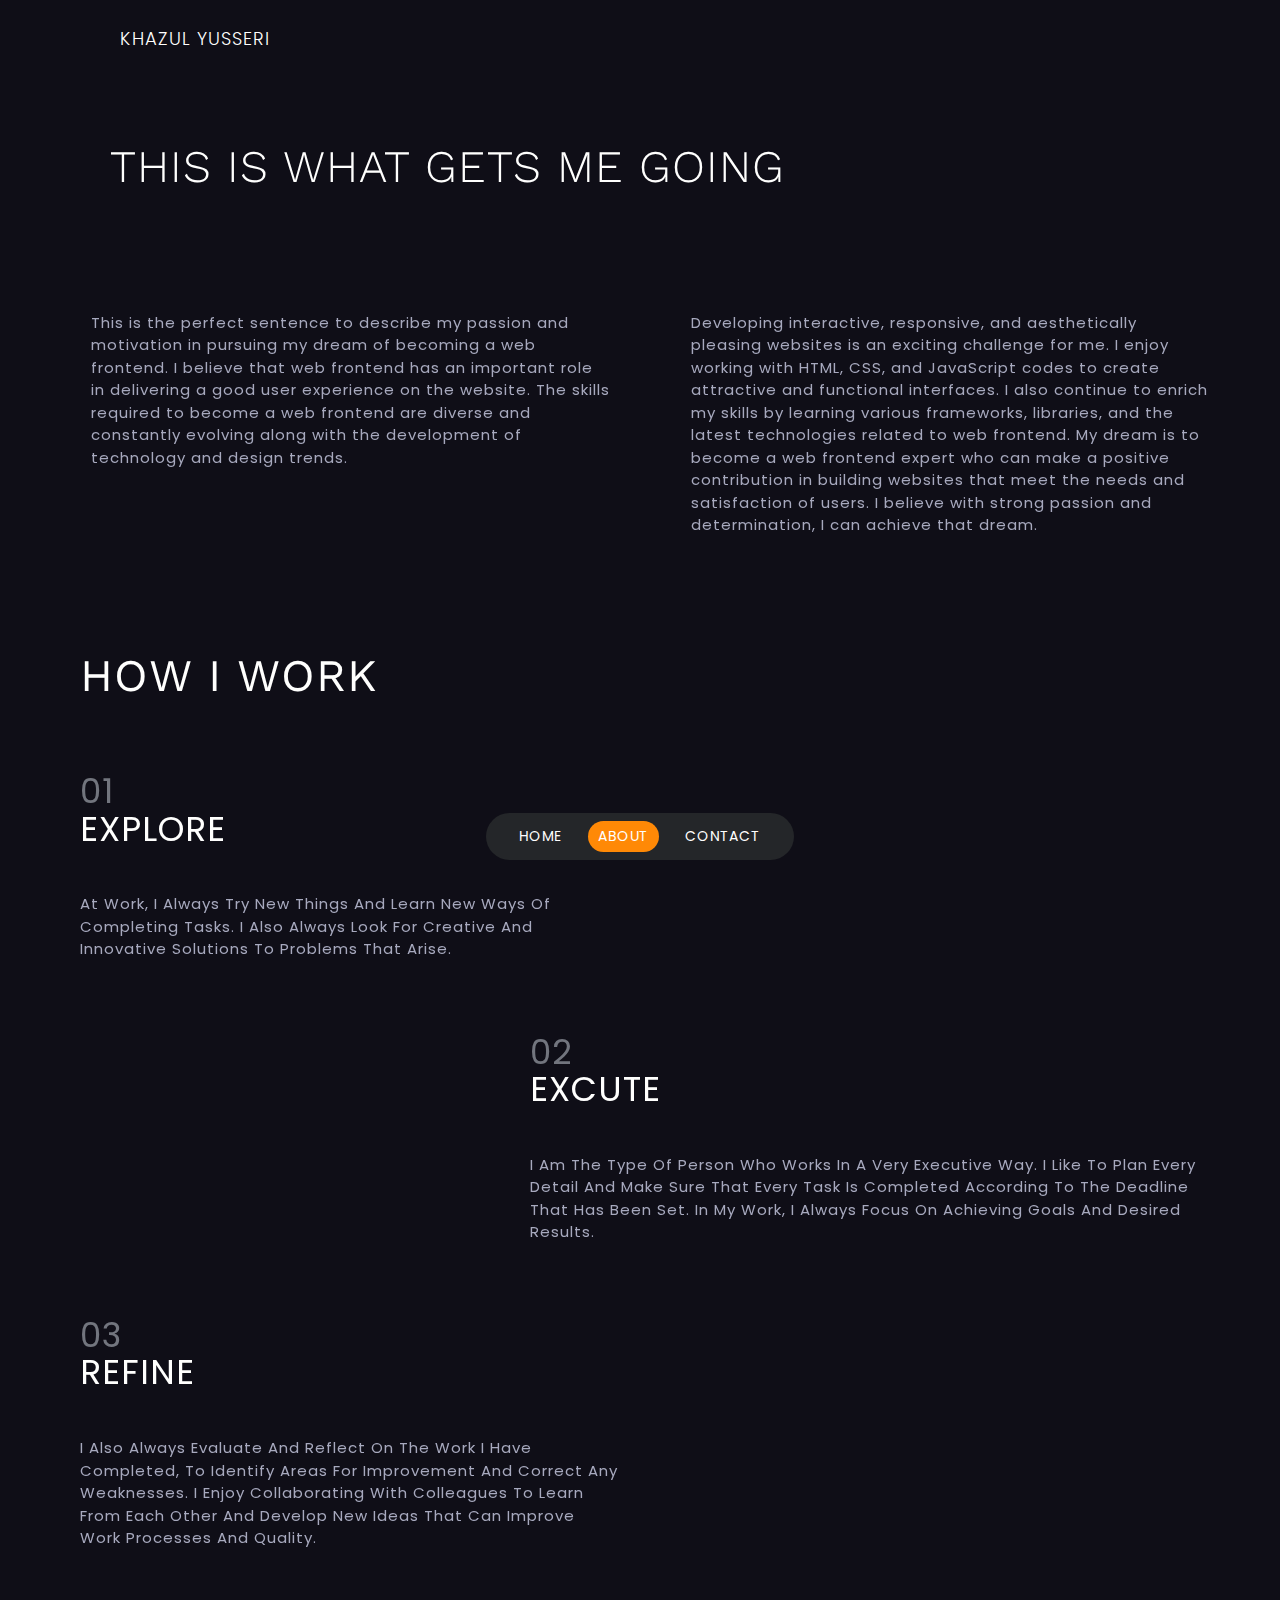
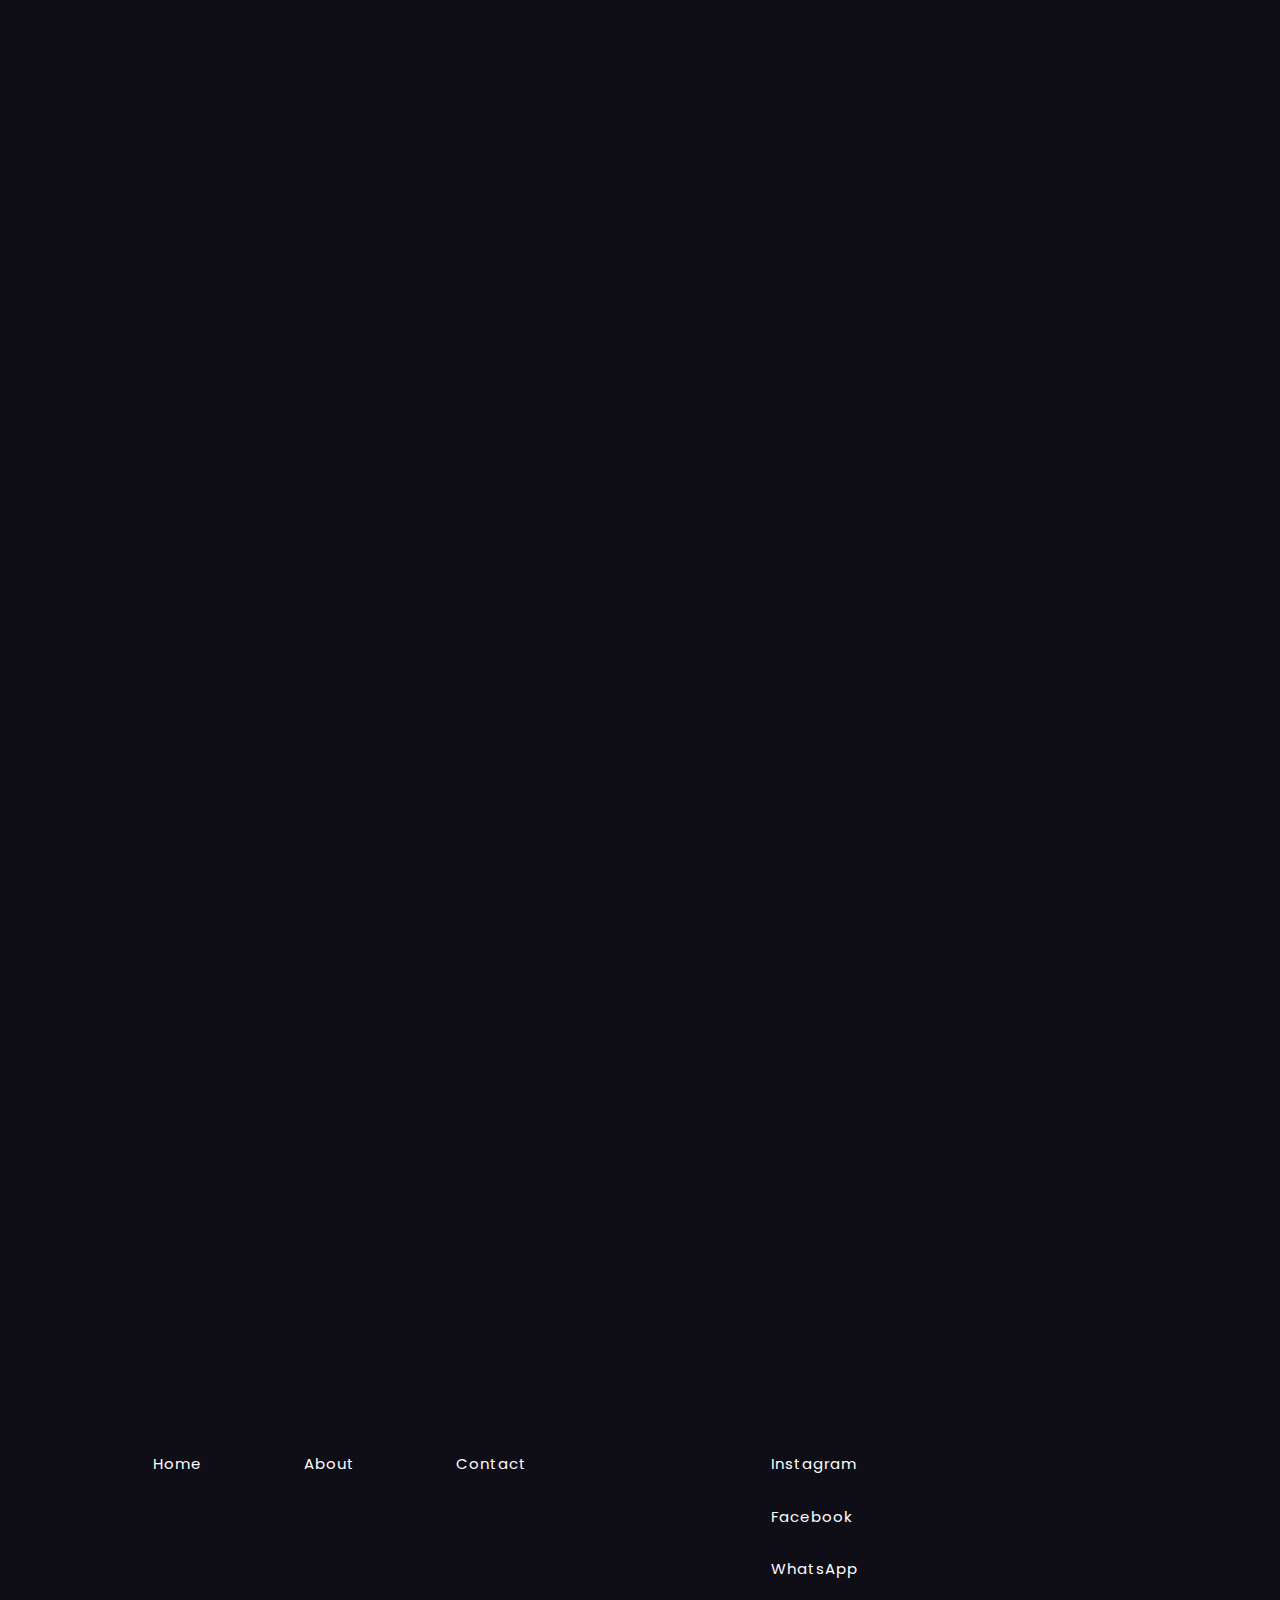
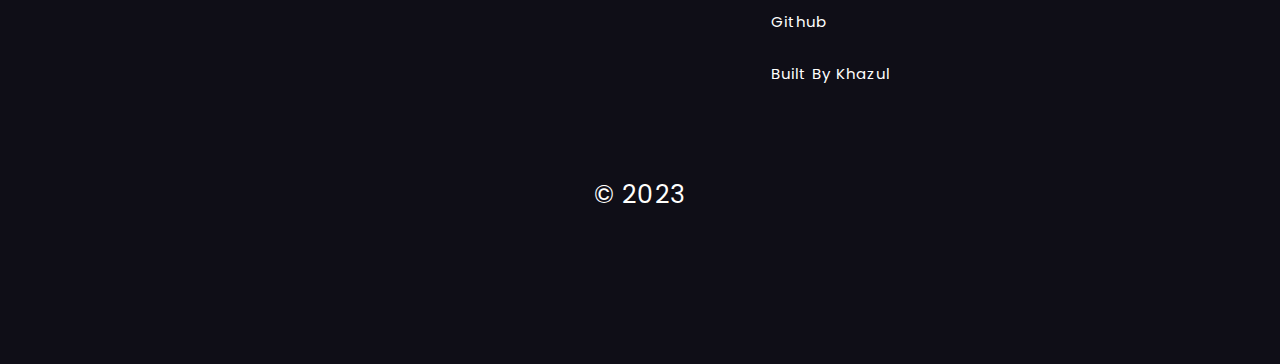
==== about.html @ 6fe3be16 "first commit" ====
<!DOCTYPE html>
<html lang="en">
<head>
  <meta charset="UTF-8">
  <meta name="viewport" content="width=device-width, initial-scale=1.0">
  <meta http-equiv="X-UA-Compatible" content="ie=edge">
  <link rel="stylesheet" href="css/style.about.css">
  <link href="https://fonts.googleapis.com/icon?family=Material+Icons" rel="stylesheet">
  <!--Import materialize.css-->
  <link type="text/css" rel="stylesheet" href="css/materialize.min.css"  media="screen,projection"/>
  <!-- Materialize Icons -->
  <link href="https://fonts.googleapis.com/icon?family=Material+Icons" rel="stylesheet">
  <!-- AOS -->
  <link rel="stylesheet" href="https://unpkg.com/aos@next/dist/aos.css" />
  <title>About Me</title>
</head>
<body>
  
  
  <!-- Navigation -->
  <div class="container">
    <div class="nav" id="nav">
      <ul>
        <li><a href="index.html" class="link home">home</a></li>
        <li><a href="about.html" class="link about actived">about</a></li>
        <li><a href="contact.html" class="link contact">contact</a></li>
      </ul>
    </div>
  </div>
  
  
  <!-- Header -->
  <header>
    <a href="index.html" class="light left"><h3 class="light left">khazul yusseri</h3></a>
  </header>
  
  
  <!-- Section Hero -->
  <section class="hero" id="hero" data-aos="fade-up">
    <h1 class="light">&nbsp;&nbsp;this is what gets me going</h1>
  </section>
  
  
  <!-- Section Paragraph -->
  <section class="hero-text" id="hero-text" data-aos="fade-up">
    <div class="row">
      <div class="col m6 s12">
        <p>This is the perfect sentence to describe my passion and motivation in pursuing my dream of becoming a web frontend. I believe that web frontend has an important role in delivering a good user experience on the website. The skills required to become a web frontend are diverse and constantly evolving along with the development of technology and design trends.</p>
      </div>
      <div class="col m6 s12">
        <p>Developing interactive, responsive, and aesthetically pleasing websites is an exciting challenge for me. I enjoy working with HTML, CSS, and JavaScript codes to create attractive and functional interfaces. I also continue to enrich my skills by learning various frameworks, libraries, and the latest technologies related to web frontend. My dream is to become a web frontend expert who can make a positive contribution in building websites that meet the needs and satisfaction of users. I believe with strong passion and determination, I can achieve that dream.</p>
      </div>
    </div>
  </section>
  
  
  <!-- Section I Work -->
  <section class="work" id="work" data-aos="fade-up">
    <h3 class="light">how i work</h3>
    <div class="explore">
      <h4>01<span><br>explore</span></h4>
      <p>At work, I always try new things and learn new ways of completing tasks. I also always look for creative and innovative solutions to problems that arise.</p>
    </div>
    <div class="excute">
      <h4>02<span><br>excute</span></h4>
      <p>I am the type of person who works in a very executive way. I like to plan every detail and make sure that every task is completed according to the deadline that has been set. In my work, I always focus on achieving goals and desired results.</p>
    </div>
    <div class="refine">
      <h4>03<span><br>refine</span></h4>
      <p>I also always evaluate and reflect on the work I have completed, to identify areas for improvement and correct any weaknesses. I enjoy collaborating with colleagues to learn from each other and develop new ideas that can improve work processes and quality.</p>
    </div>
  </section>
  
  
  <section class="me" data-aos="fade-up">
    <div class="pic-me-1"></div>
    <div class="pic-me-2"></div>
  </section>
  
  
  <!-- Carier -->
  <section class="career" data-aos="fade-up">
    <div class="row">
      <div class="col m6 s12">
        <h3 class="light">career</h3>
      </div>
      <div class="col m6 s12">
        <h4 class="light">ata industrial<span><br>operator mechine<br>2019 - 2020</span></h4>
        <br>
        <h4 class="light">intretech<span><br>operator mechine<br>2020 - 2021</span></h4>
        <br>
        <h4 class="light">Tiam Beng's Seafood<span><br>waiter<br>2021 - 2023</span></h4>
      </div>
    </div>
  </section>
  
  <!-- Skils -->
  <section class="skill" id="skill" data-aos="fade-up">
    <div class="row">
      <div class="col m6 s12">
        <h3 class="light">Expertise</h3>
      </div>
      <div class="col m6 s12">
        <h4 class="light">html</h4>
        <div class="progress">
          <div class="determinate" style="width: 85%"></div>
        </div>
        <h4 class="light">css</h4>
        <div class="progress">
          <div class="determinate" style="width: 80%"></div>
        </div>
        <h4 class="light">javascript</h4>
        <div class="progress">
          <div class="determinate" style="width: 70%"></div>
        </div>
      </div>
    </div>
  </section>
  
  
  <!-- Footer -->
  <footer>
    <div class="row">
      <div class="col m6">
        <ul class="navlink">
          <li><a href="index.html">home</a></li>
          <li><a href="about.html">about</a></li>
          <li><a href="contact.html">contact</a></li>
        </ul>
      </div>
      <div class="col m6">
        <ul class="secnav-link">
          <li><a href="#">instagram</a></li>
          <li><a href="#">facebook</a></li>
          <li><a href="#">whatsApp</a></li>
          <li><a href="#">github</a></li>
          <li><a href="#">built by khazul</a></li>
        </ul>
      </div>
    </div>
    <p class="flow-text center">&copy; 2023</p>
  </footer>
  
  <script>
    var header = document.getElementById("nav");
    var links = document.getElementsByClassName("link");
    
    for (var i = 0; i < links.length; i++) {
      links[i].addEventListener("click", function() {
        var current = document.getElementsByClassName("actived");
        current[0].className = current[0].className.replace(" active", "");
        this.className += " active";
      })
    }
  </script>
  <script src="https://unpkg.com/aos@next/dist/aos.js"></script>
  <script>
    AOS.init();
  </script>
</body>
</html>
---- css/style.about.css ----
@import url('https://fonts.googleapis.com/css2?family=Poppins:wght@200;300;400;600&display=swap');
@import url('https://fonts.googleapis.com/css2?family=Work+Sans:wght@500&display=swap');
body {
  padding: 0;
  margin: 0;
  box-sizing: border-box;
  background-color: #0f0e17;
  font-family: "Poppins", sans-serif;
  font-weight: 400;
}
html {
  scroll-behavior: smooth;
}
.container {
  display: flex;
  justify-content: center;
}
.nav {
  background-color: #242629;
  position: fixed;
  bottom: 0;
  margin-bottom: 40px;
  padding-left: 15px;
  padding-right: 15px;
  border-radius: 40px;
  z-index: 9999;
}
.nav ul {
  list-style-type: none;
  padding: 0;
  margin: 0;
  display: flex;
  justify-content: center;
}
.nav li {
  padding: 8px;
}
.nav li a {
  display: block;
  text-decoration: none;
  color: #fffffe;
  font-family: 'Poppins', sans-serif;
  font-weight: 400;
  padding: 5px 10px 5px 10px;
  letter-spacing: 0.8px;
  text-align: center;
  font-size: 14px;
  cursor: pointer;
  text-transform: uppercase;
}
.actived, .nav li a:hover {
  background-color: #ff8906;
  color: #fffffe;
  border-radius: 50px;
  animation: scale-up-center 0.4s cubic-bezier(0.250, 0.460, 0.450, 0.940) both;
}


/* HEADER LOGO */

header h3 {
  font-family: 'Poppins', sans-serif;
  font-size: 18px;
  font-weight: 600;
  text-transform: uppercase;
  letter-spacing: 1px;
  color: #fffffe;
  padding-left: 40px;
}


/* SECTION HERO */

.hero {
  padding: 100px 0 0 40px; 
}


.hero h1 {
  font-family: 'Work Sans', sans-serif;
  color: #fffffe;
  text-transform: uppercase;
  font-size: 45px;
  font-weight: 300;
  letter-spacing: 1px;
}

/* SECTION HERO TEXT */

.hero-text {
  padding: 80px 0 0 40px;
}
.hero-text p {
  width: 90%;
  font-family: 'Poppins', sans-serif;
  font-weight: 400;
  font-size: 15px;
  letter-spacing: 1px;
  color: #a7a9be;
}

/* Section Work */

.work {
  padding: 50px 0 0 40px;
  font-family: 'Poppins', sans-serif;
  font-weight: 400;
  letter-spacing: 1px;
}
.work h3 {
  font-family: 'Work Sans', sans-serif;
  font-weight: 400;
  font-size: 45px;
  letter-spacing: 1px;
  color: #fffffe;
  text-transform: uppercase;
}
.work * h4 {
  font-family: 'Poppins', sans-serif;
  font-weight: 400;
  color: #72757e;
  padding: 50px 0 30px 0;
  letter-spacing: 1px;
}
.work * span {
  color: #fffffe;
  text-transform: uppercase;
}
.work * p {
  width: 90%;
  color: #a7a9be;
  font-size: 15px;
  text-transform: capitalize;
}

/* Picture Me */
.me {
  display: flex;
  /*justify-items: space-between;*/
  padding: 130px 0;
  overflow: hidden;
}
.pic-me-1 {
  width: 200px;
  height: 130px;
  background-image: url("about/coffe.webp");
  background-size: cover;
  background-position: center;
  border-radius: 10px;
  transform: translateX(-20px);
}
.pic-me-2 {
  width: 200px;
  height: 250px;
  background-image: url("about/comp.jpg");
  background-size: cover;
  background-position: center;
  border-radius: 10px;
  transform: translate(20px, -50px);
}

/* Career */
.career {
  transform: translateY(-50px);
  padding-left: 40px;
  font-family: 'Work Sans', sans-serif;
  font-weight: 400;
  text-transform: uppercase;
}
.career h3, .skill h3 {
  color: #fffffe;
  font-family: 'Work Sans', sans-serif;
  font-weight: 400;
  font-size: 30px;
  text-transform: uppercase;
  letter-spacing: 1px;
  padding-bottom: 30px;
}
.career * h4, .skill * h4 {
  font-size: 20px;
  color: #fffffe;
}
.career * span {
  color: #a7a9be;
  font-size: 18px;
}

/* Progres*/
.skill {
  padding: 50px 0 0 40px;
  font-family: 'Work Sans', sans-serif;
  font-weight: 400;
  letter-spacing: 1px;
  text-transform: uppercase;
}
.progress {
  width: 80% !important;
  background-color: #72757e !important;
}
.determinate {
  background-color: #7f5af0 !important;
}

/* Footer */
footer {
  letter-spacing: 1px;
}
footer ul.navlink {
  list-style-type: none;
  padding: 100px 0 0 40px;
}
footer ul.navlink > li a {
  display: block;
  color: #fffffe;
  padding: 10px 0;
  font-family: 'Poppins', sans-serif;
  font-size: 15px;
  font-weight: 400;
  cursor: pointer;
  text-transform: capitalize;
}
footer ul.secnav-link {
  list-style-type: none;
  padding: 80px 0 0 40px;
}
footer ul.secnav-link > li a {
  display: block;
  color: #fffffe;
  padding: 30px 0 0 80px;
  font-family: 'Poppins', sans-serif;
  font-size: 15px;
  font-weight: 400;
  cursor: pointer;
  text-transform: capitalize;
}
footer p {
  margin-bottom: 100px;
  padding: 50px;
  color: #fffffe;
}
footer * a:hover {
  text-decoration: underline;
}

/* Responsive */
@media only screen and (min-width: 768px) {
  .work, .hero, .hero-text, header,
  .me, .career, .skill {
    padding-left: 80px;
  }
  .explore, .refine {
    width: 50%;
  }
  .excute {
    margin-left: 30rem;
  }
  .me {
    justify-content: center;
  }
  .pic-me-1 {
    width: 300px;
    height: 250px;
  }
  .pic-me-2 {
    width: 350px;
    height: 450px;
  }
  footer ul.navlink {
    display: flex;
    justify-content: space-evenly;
  }
}
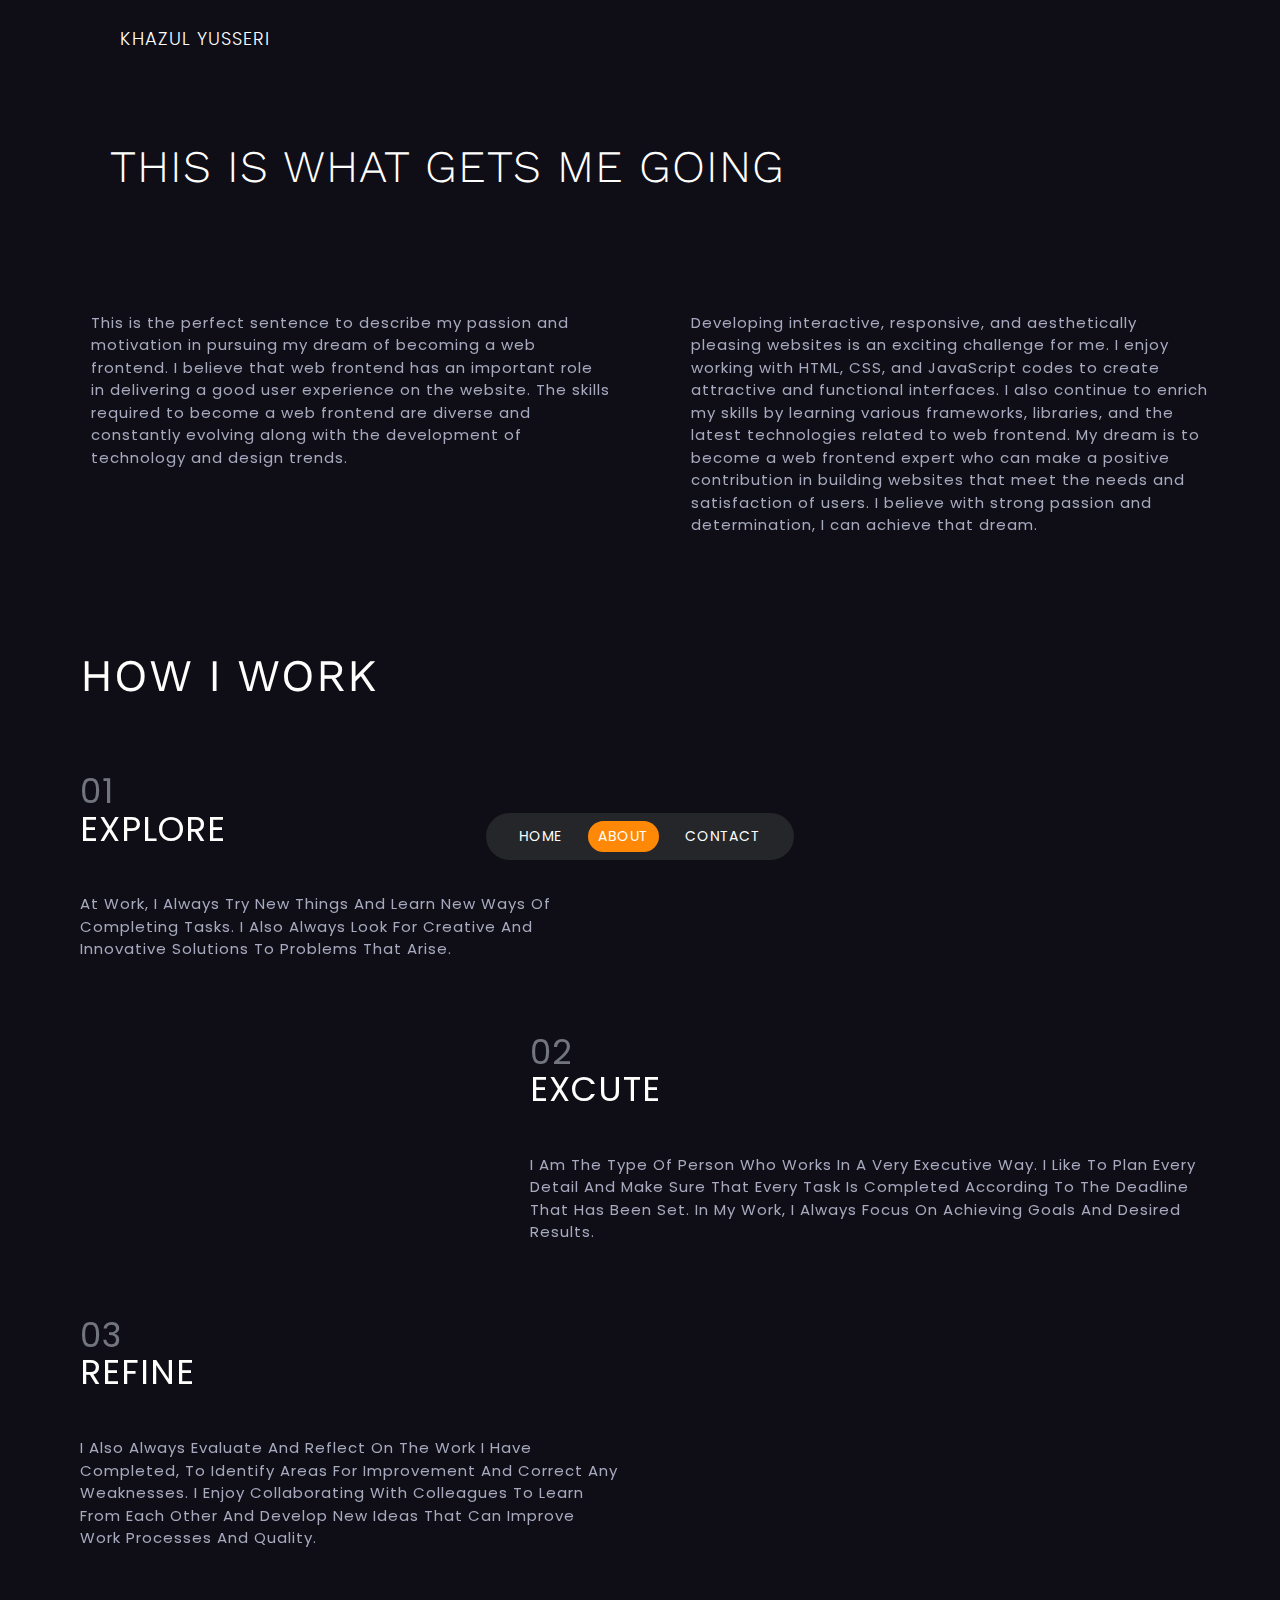
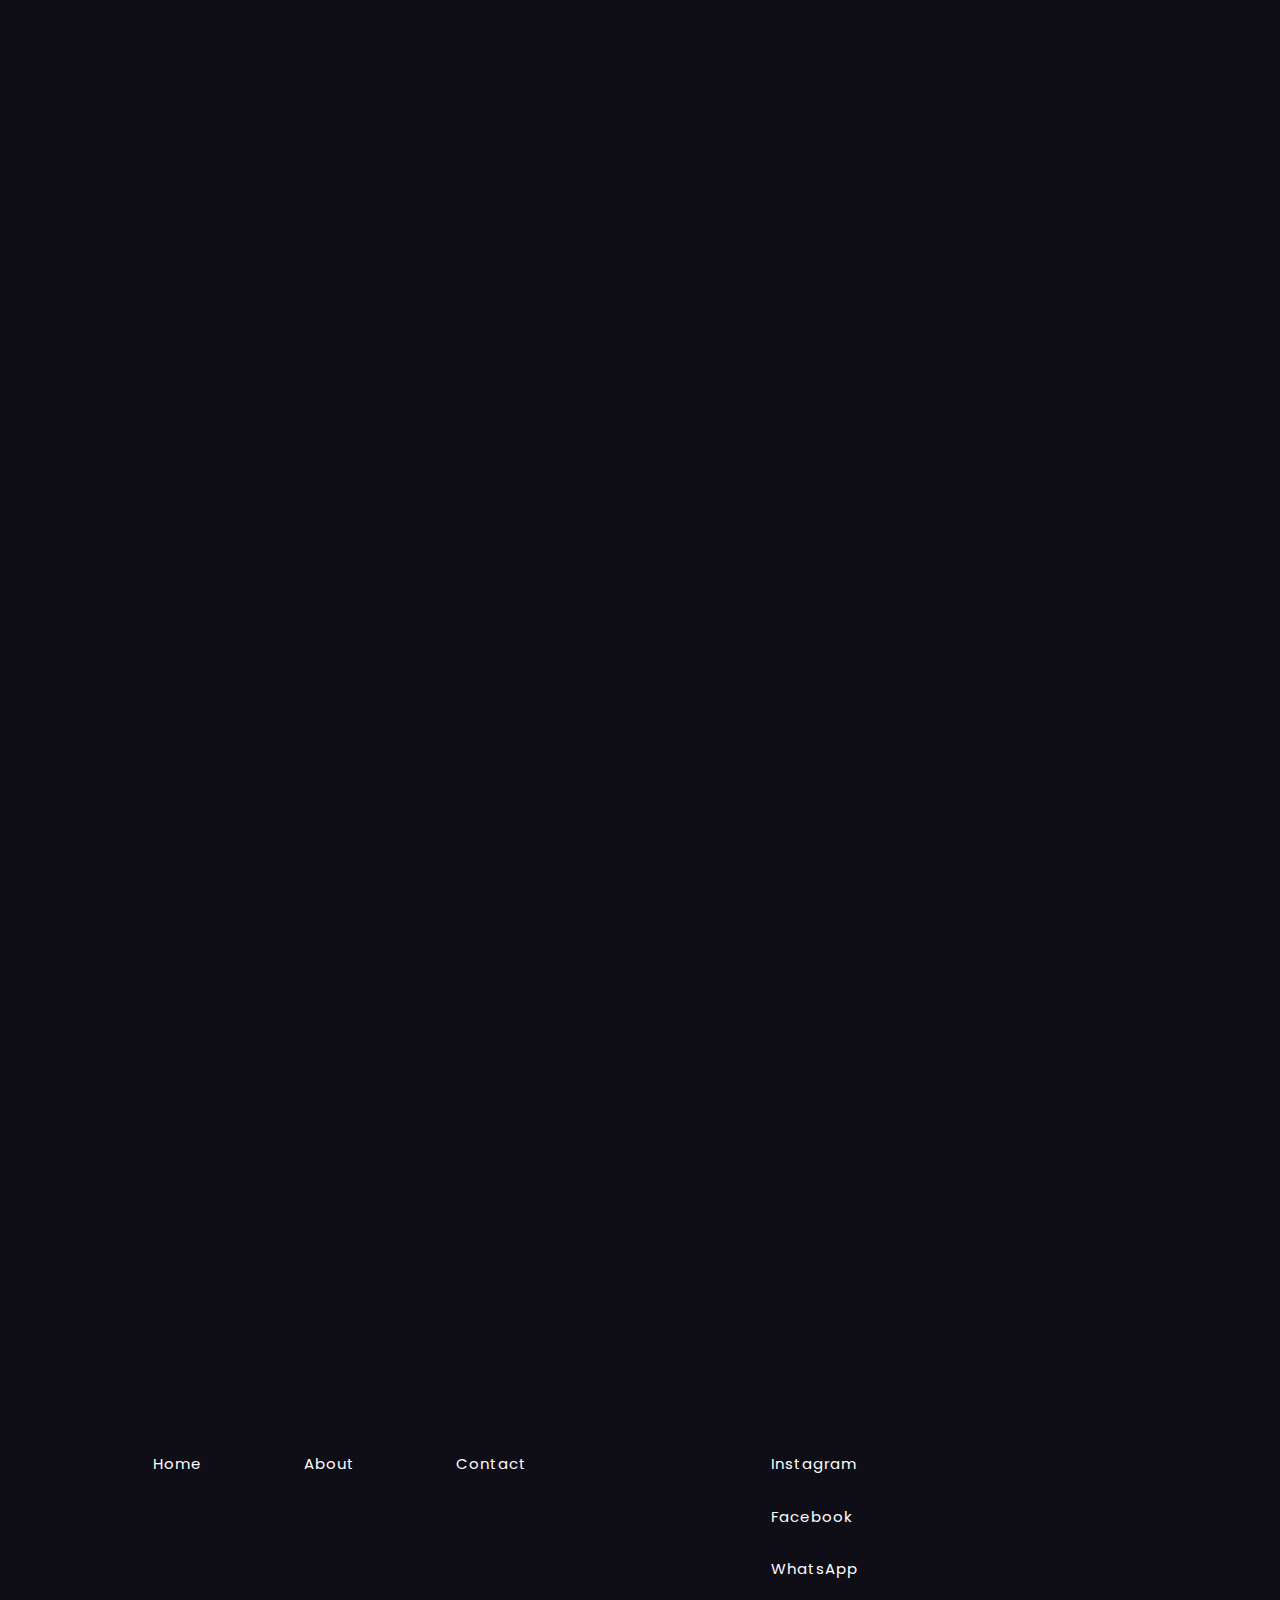
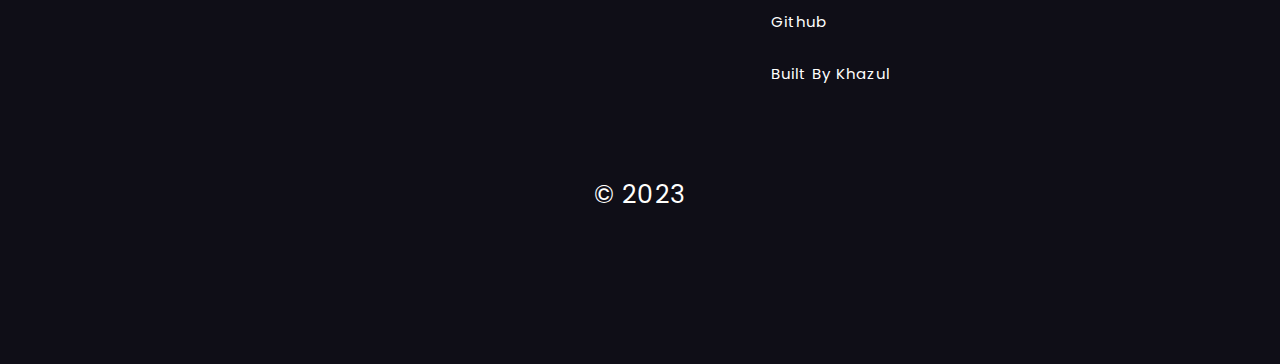
==== commit 4f988fc9: "Update about.html" ====
--- a/about.html
+++ b/about.html
@@ -36,7 +36,7 @@
   
   
   <!-- Section Hero -->
-  <section class="hero" id="hero" data-aos="fade-up">
+  <section class="hero" id="hero">
     <h1 class="light">&nbsp;&nbsp;this is what gets me going</h1>
   </section>
   
@@ -158,4 +158,4 @@
     AOS.init();
   </script>
 </body>
-</html>+</html>
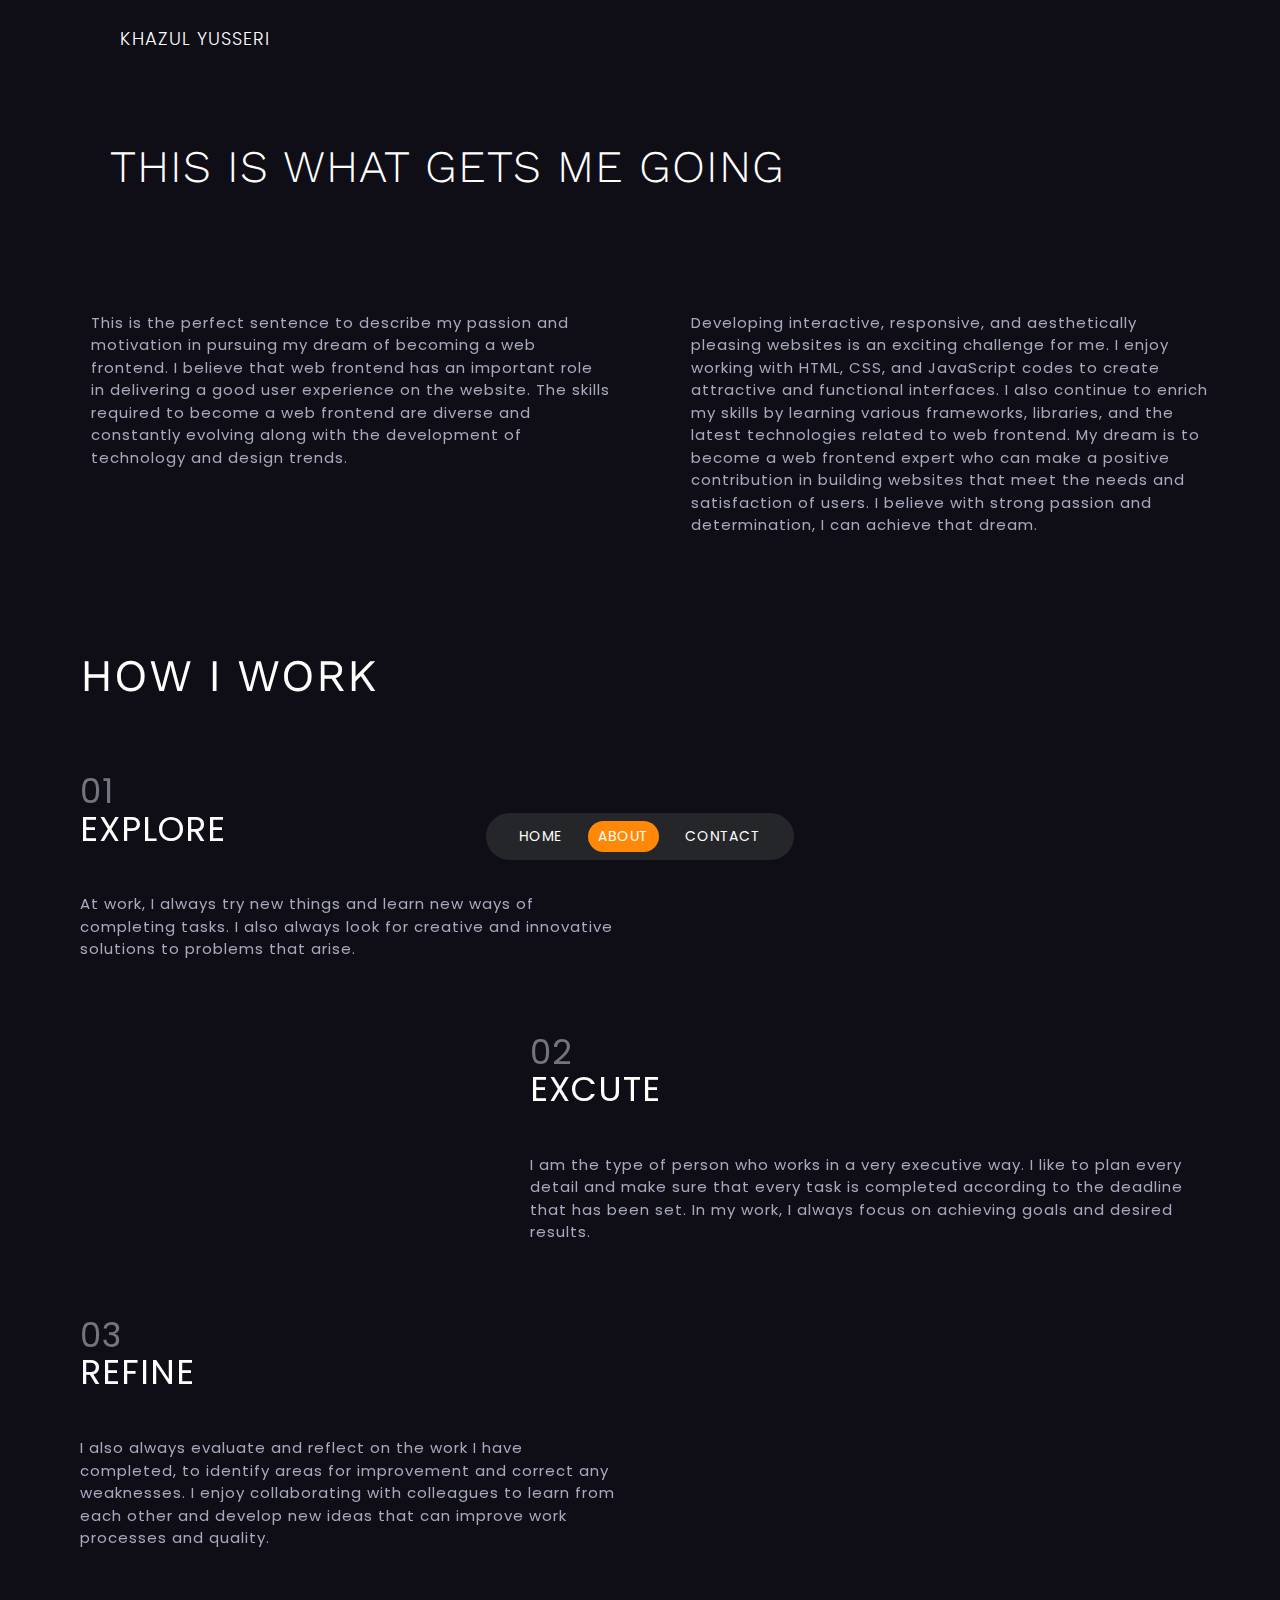
==== commit 1b2d9cc7: "Add files via upload" ====
--- a/about.html
+++ b/about.html
@@ -12,7 +12,7 @@
   <link href="https://fonts.googleapis.com/icon?family=Material+Icons" rel="stylesheet">
   <!-- AOS -->
   <link rel="stylesheet" href="https://unpkg.com/aos@next/dist/aos.css" />
-  <title>About Me</title>
+  <title>About</title>
 </head>
 <body>
   
@@ -120,24 +120,6 @@
   
   <!-- Footer -->
   <footer>
-    <div class="row">
-      <div class="col m6">
-        <ul class="navlink">
-          <li><a href="index.html">home</a></li>
-          <li><a href="about.html">about</a></li>
-          <li><a href="contact.html">contact</a></li>
-        </ul>
-      </div>
-      <div class="col m6">
-        <ul class="secnav-link">
-          <li><a href="#">instagram</a></li>
-          <li><a href="#">facebook</a></li>
-          <li><a href="#">whatsApp</a></li>
-          <li><a href="#">github</a></li>
-          <li><a href="#">built by khazul</a></li>
-        </ul>
-      </div>
-    </div>
     <p class="flow-text center">&copy; 2023</p>
   </footer>
   
--- a/css/style.about.css
+++ b/css/style.about.css
@@ -12,7 +12,7 @@
   scroll-behavior: smooth;
 }
 .container {
-  display: flex;
+  display: flex; 
   justify-content: center;
 }
 .nav {
@@ -130,7 +130,7 @@
   width: 90%;
   color: #a7a9be;
   font-size: 15px;
-  text-transform: capitalize;
+  /*text-transform: capitalize;*/
 }
 
 /* Picture Me */
@@ -154,6 +154,7 @@
   height: 250px;
   background-image: url("about/comp.jpg");
   background-size: cover;
+  background-repeat: no-repeat;
   background-position: center;
   border-radius: 10px;
   transform: translate(20px, -50px);
@@ -269,4 +270,4 @@
     display: flex;
     justify-content: space-evenly;
   }
-}+}
